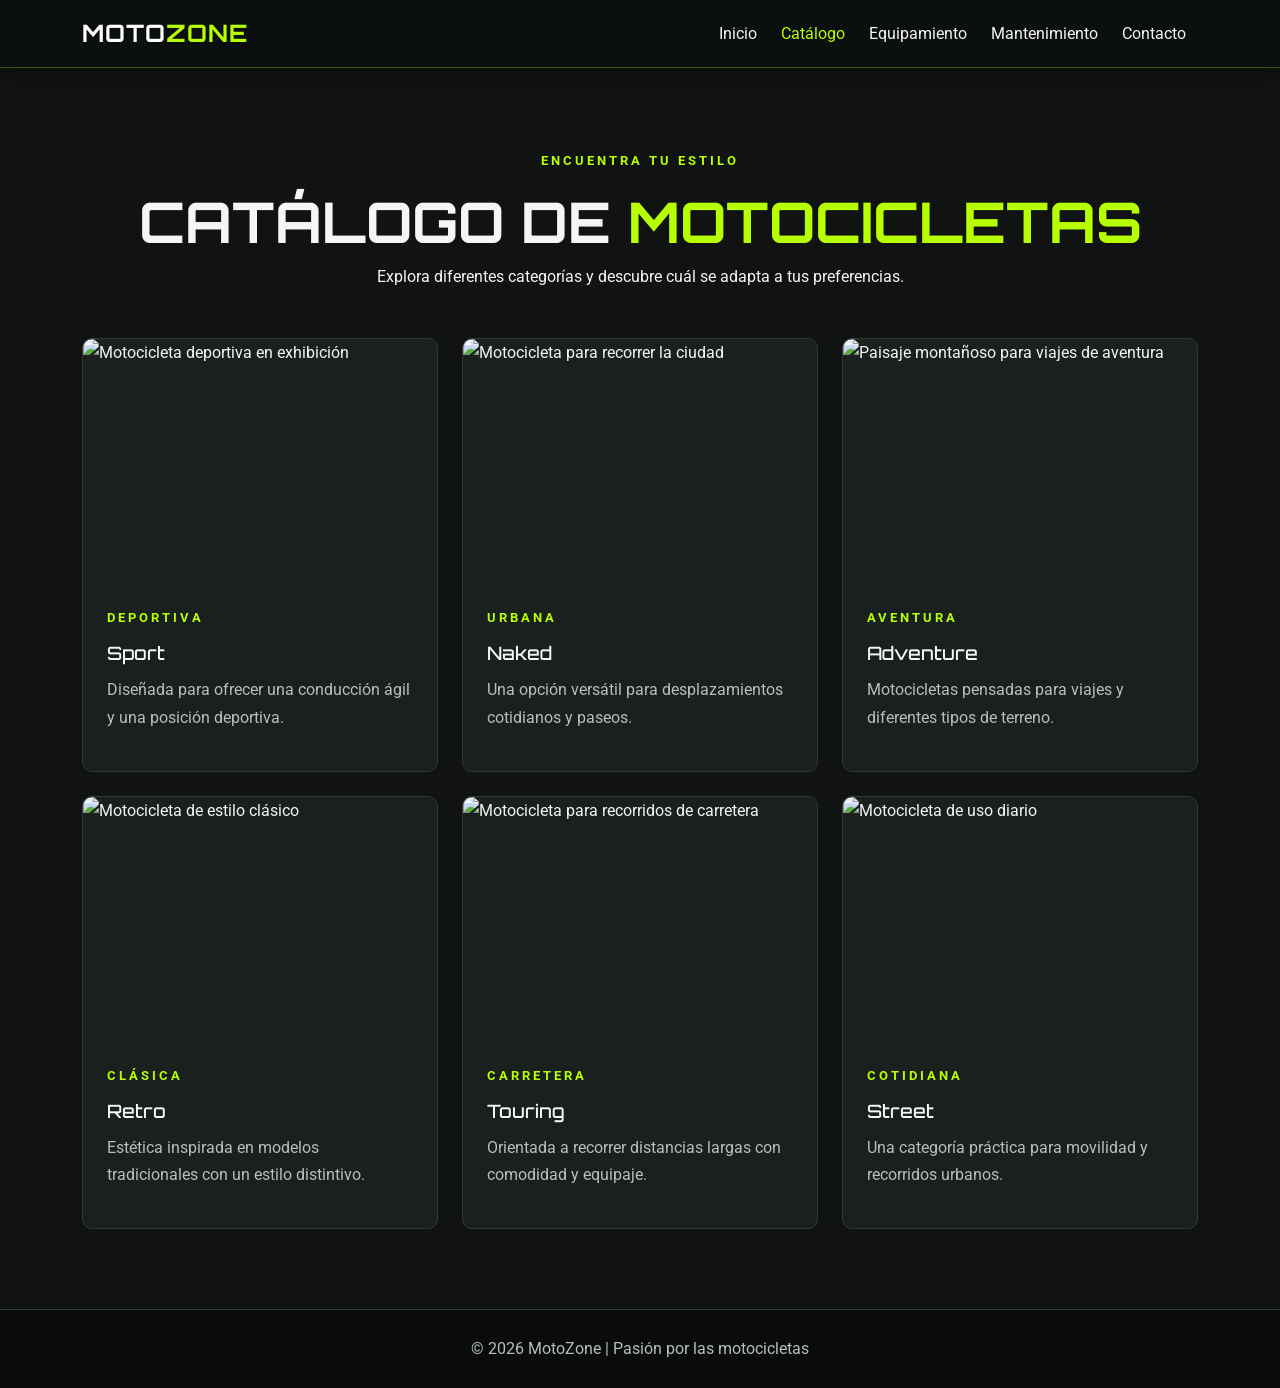
==== catalogo.html @ 1152db32 "Primer commit" ====
<!DOCTYPE html>
<html lang="es">
<head>
    <meta charset="UTF-8">
    <meta name="viewport" content="width=device-width, initial-scale=1.0">
    <title>MotoZone | Catálogo</title>
    <link href="https://cdn.jsdelivr.net/npm/bootstrap@5.3.3/dist/css/bootstrap.min.css" rel="stylesheet">
    <link href="https://fonts.googleapis.com/css2?family=Orbitron:wght@500;700&family=Roboto:wght@400;700&display=swap" rel="stylesheet">
    <link rel="stylesheet" href="style.css">
</head>
<body>
    <nav class="navbar navbar-expand-lg navbar-dark fixed-top">
        <div class="container">
            <a class="navbar-brand" href="index.html">MOTO<span>ZONE</span></a>
            <button class="navbar-toggler" type="button" data-bs-toggle="collapse" data-bs-target="#menu"><span class="navbar-toggler-icon"></span></button>
            <div class="collapse navbar-collapse" id="menu">
                <ul class="navbar-nav ms-auto">
                    <li class="nav-item"><a class="nav-link" href="index.html">Inicio</a></li>
                    <li class="nav-item"><a class="nav-link active" href="catalogo.html">Catálogo</a></li>
                    <li class="nav-item"><a class="nav-link" href="equipamiento.html">Equipamiento</a></li>
                    <li class="nav-item"><a class="nav-link" href="mantenimiento.html">Mantenimiento</a></li>
                    <li class="nav-item"><a class="nav-link" href="contacto.html">Contacto</a></li>
                </ul>
            </div>
        </div>
    </nav>

    <div class="container seccion pagina">
        <div class="text-center mb-5">
            <p class="etiqueta">ENCUENTRA TU ESTILO</p>
            <h1>CATÁLOGO DE <span>MOTOCICLETAS</span></h1>
            <p>Explora diferentes categorías y descubre cuál se adapta a tus preferencias.</p>
        </div>

        <div class="row g-4">
            <div class="col-md-6 col-lg-4">
                <article class="tarjeta">
                    <img src="https://images.unsplash.com/photo-1558981806-ec527fa84c39?auto=format&fit=crop&w=900&q=80" alt="Motocicleta deportiva en exhibición">
                    <div class="tarjeta-contenido">
                        <span class="categoria">DEPORTIVA</span>
                        <h3>Sport</h3>
                        <p>Diseñada para ofrecer una conducción ágil y una posición deportiva.</p>
                    </div>
                </article>
            </div>
            <div class="col-md-6 col-lg-4">
                <article class="tarjeta">
                    <img src="https://images.unsplash.com/photo-1558981403-c5f9899a28bc?auto=format&fit=crop&w=900&q=80" alt="Motocicleta para recorrer la ciudad">
                    <div class="tarjeta-contenido">
                        <span class="categoria">URBANA</span>
                        <h3>Naked</h3>
                        <p>Una opción versátil para desplazamientos cotidianos y paseos.</p>
                    </div>
                </article>
            </div>
            <div class="col-md-6 col-lg-4">
                <article class="tarjeta">
                    <img src="https://images.unsplash.com/photo-1464822759023-fed622ff2c3b?auto=format&fit=crop&w=900&q=80" alt="Paisaje montañoso para viajes de aventura">
                    <div class="tarjeta-contenido">
                        <span class="categoria">AVENTURA</span>
                        <h3>Adventure</h3>
                        <p>Motocicletas pensadas para viajes y diferentes tipos de terreno.</p>
                    </div>
                </article>
            </div>
            <div class="col-md-6 col-lg-4">
                <article class="tarjeta">
                    <img src="https://images.unsplash.com/photo-1558980394-0c9b7c6b2f4c?auto=format&fit=crop&w=900&q=80" alt="Motocicleta de estilo clásico">
                    <div class="tarjeta-contenido">
                        <span class="categoria">CLÁSICA</span>
                        <h3>Retro</h3>
                        <p>Estética inspirada en modelos tradicionales con un estilo distintivo.</p>
                    </div>
                </article>
            </div>
            <div class="col-md-6 col-lg-4">
                <article class="tarjeta">
                    <img src="https://images.unsplash.com/photo-1558981806-ec527fa84c39?auto=format&fit=crop&w=900&q=80" alt="Motocicleta para recorridos de carretera">
                    <div class="tarjeta-contenido">
                        <span class="categoria">CARRETERA</span>
                        <h3>Touring</h3>
                        <p>Orientada a recorrer distancias largas con comodidad y equipaje.</p>
                    </div>
                </article>
            </div>
            <div class="col-md-6 col-lg-4">
                <article class="tarjeta">
                    <img src="https://images.unsplash.com/photo-1558981403-c5f9899a28bc?auto=format&fit=crop&w=900&q=80" alt="Motocicleta de uso diario">
                    <div class="tarjeta-contenido">
                        <span class="categoria">COTIDIANA</span>
                        <h3>Street</h3>
                        <p>Una categoría práctica para movilidad y recorridos urbanos.</p>
                    </div>
                </article>
            </div>
        </div>
    </div>

    <footer><p>© 2026 MotoZone | Pasión por las motocicletas</p></footer>
    <script src="https://cdn.jsdelivr.net/npm/bootstrap@5.3.3/dist/js/bootstrap.bundle.min.js"></script>
    <script src="script.js"></script>
</body>
</html>
---- style.css ----
:root {
    --fondo: #101312;
    --tarjeta: #1a201e;
    --verde: #b7ff00;
    --blanco: #f4f5f4;
    --gris: #b7bfba;
}

* {
    box-sizing: border-box;
}

html {
    scroll-behavior: smooth;
    scroll-padding-top: 85px;
}

body {
    margin: 0;
    padding-top: 70px;
    background: var(--fondo);
    color: var(--blanco);
    font-family: 'Roboto', sans-serif;
    line-height: 1.7;
}

h1, h2, h3, .navbar-brand {
    font-family: 'Orbitron', sans-serif;
}

h1 {
    font-size: clamp(2rem, 5vw, 3.5rem);
    font-weight: 700;
}

h2 {
    font-size: clamp(1.5rem, 3vw, 2.2rem);
}

h1 span, h2 span, .navbar-brand span {
    color: var(--verde);
}

.navbar {
    background: rgba(12, 16, 14, 0.97);
    border-bottom: 1px solid rgba(183, 255, 0, 0.3);
    box-shadow: 0 4px 20px rgba(0, 0, 0, 0.3);
}

.navbar-brand {
    font-size: 1.5rem;
    font-weight: 700;
    letter-spacing: 1px;
}

.nav-link {
    color: var(--blanco);
    margin: 0 4px;
    transition: color 0.3s ease, transform 0.3s ease;
}

.nav-link:hover, .nav-link.active {
    color: var(--verde) !important;
}

.nav-link:hover {
    transform: translateY(-2px);
}

.hero {
    min-height: 600px;
    display: flex;
    align-items: center;
    background:
        linear-gradient(90deg, rgba(8, 12, 10, 0.95), rgba(8, 12, 10, 0.35)),
        url("https://images.unsplash.com/photo-1558981806-ec527fa84c39?auto=format&fit=crop&w=1800&q=85") center 55% / cover;
}

.hero-content {
    padding-top: 60px;
    padding-bottom: 60px;
    animation: aparecer 1s ease both;
}

.hero h1 {
    max-width: 750px;
    line-height: 1.3;
    margin-bottom: 20px;
}

.hero h1 span {
    display: block;
}

.hero p {
    color: var(--gris);
    font-size: 1.1rem;
}

.etiqueta, .categoria {
    color: var(--verde);
    font-size: 0.8rem;
    font-weight: 700;
    letter-spacing: 3px;
}

.btn-moto {
    display: inline-block;
    padding: 12px 25px;
    background: var(--verde);
    color: #101312;
    border: 2px solid var(--verde);
    border-radius: 4px;
    font-weight: 700;
    transition: transform 0.3s ease, background 0.3s ease, box-shadow 0.3s ease;
}

.btn-moto:hover {
    background: transparent;
    color: var(--verde);
    transform: translateY(-4px);
    box-shadow: 0 0 18px rgba(183, 255, 0, 0.3);
}

.seccion {
    padding-top: 80px;
    padding-bottom: 80px;
}

.pagina {
    min-height: 75vh;
}

.tarjeta {
    height: 100%;
    overflow: hidden;
    background: var(--tarjeta);
    border: 1px solid #303a34;
    border-radius: 10px;
    transition: transform 0.4s ease, box-shadow 0.4s ease, border-color 0.4s ease;
    animation: aparecer 0.8s ease both;
}

.tarjeta:hover {
    transform: translateY(-10px);
    border-color: var(--verde);
    box-shadow: 0 12px 30px rgba(183, 255, 0, 0.13);
}

.tarjeta img {
    display: block;
    width: 100%;
    height: 240px;
    object-fit: cover;
    transition: transform 0.65s ease, filter 0.65s ease;
}

.tarjeta:hover img {
    transform: scale(1.09);
    filter: brightness(1.15);
}

.tarjeta-contenido {
    padding: 24px;
}

.tarjeta h3 {
    font-size: 1.15rem;
    margin: 12px 0;
}

.tarjeta p {
    color: var(--gris);
}

.enlace-moto {
    color: var(--verde);
    text-decoration: none;
    font-weight: 700;
}

.enlace-moto:hover {
    text-decoration: underline;
}

.franja {
    padding: 65px 15px;
    background: #1b241b;
    border-top: 1px solid #35432d;
    border-bottom: 1px solid #35432d;
}

.franja h2 {
    margin-bottom: 20px;
}

.consejo {
    background: var(--tarjeta);
    border-left: 4px solid var(--verde);
    border-radius: 5px;
    padding: 28px;
}

.consejo h2 {
    color: var(--verde);
}

.formulario {
    padding: 35px;
    background: var(--tarjeta);
    border: 1px solid #35432d;
    border-radius: 12px;
    box-shadow: 0 10px 35px rgba(0, 0, 0, 0.2);
}

.form-label, .form-check-label {
    color: var(--blanco);
}

.form-control, .form-select {
    min-height: 48px;
    background-color: #101512;
    color: var(--blanco);
    border: 1px solid #465148;
}

textarea.form-control {
    min-height: 130px;
}

.form-control:focus, .form-select:focus {
    background-color: #101512;
    color: white;
    border-color: var(--verde);
    box-shadow: 0 0 0 0.2rem rgba(183, 255, 0, 0.15);
}

.form-control::placeholder {
    color: #929b94;
}

.form-check-input:checked {
    background-color: #82bd00;
    border-color: var(--verde);
}

.mensaje-formulario {
    margin-top: 20px;
    font-weight: 700;
}

footer {
    padding: 25px 15px;
    background: #090c0a;
    border-top: 1px solid #303a34;
    text-align: center;
    color: var(--gris);
}

footer p {
    margin: 0;
}

@keyframes aparecer {
    from {
        opacity: 0;
        transform: translateY(25px);
    }
    to {
        opacity: 1;
        transform: translateY(0);
    }
}

@media (max-width: 768px) {
    .hero {
        min-height: 500px;
        background-position: 60% center;
    }

    .seccion {
        padding-top: 55px;
        padding-bottom: 55px;
    }

    .tarjeta img {
        height: 220px;
    }

    .formulario {
        padding: 22px;
    }

    .navbar-nav {
        padding: 10px 0;
    }
}

@media (prefers-reduced-motion: reduce) {
    *, *::before, *::after {
        scroll-behavior: auto !important;
        animation-duration: 0.01ms !important;
        transition-duration: 0.01ms !important;
    }
}
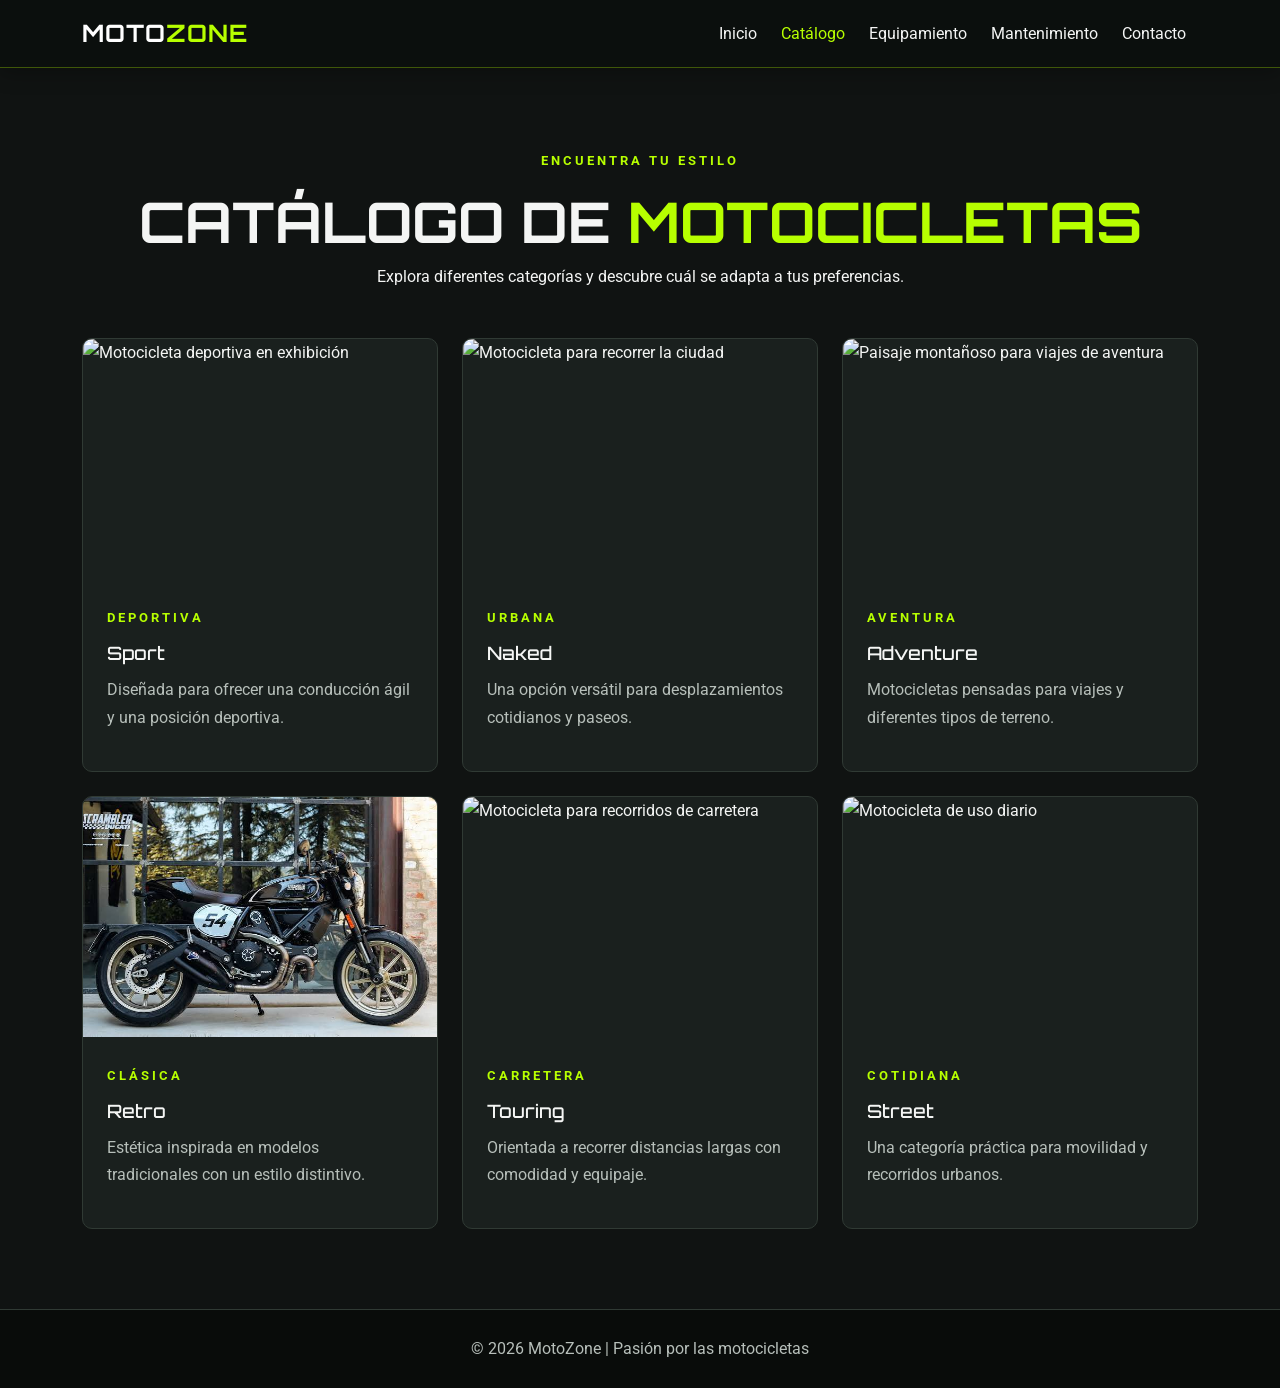
==== commit 816cea6b: "Actualizaciones" ====
--- a/catalogo.html
+++ b/catalogo.html
@@ -66,7 +66,7 @@
             </div>
             <div class="col-md-6 col-lg-4">
                 <article class="tarjeta">
-                    <img src="https://images.unsplash.com/photo-1558980394-0c9b7c6b2f4c?auto=format&fit=crop&w=900&q=80" alt="Motocicleta de estilo clásico">
+                    <img src="imagen5.png" alt="Motocicleta de estilo clásico">
                     <div class="tarjeta-contenido">
                         <span class="categoria">CLÁSICA</span>
                         <h3>Retro</h3>
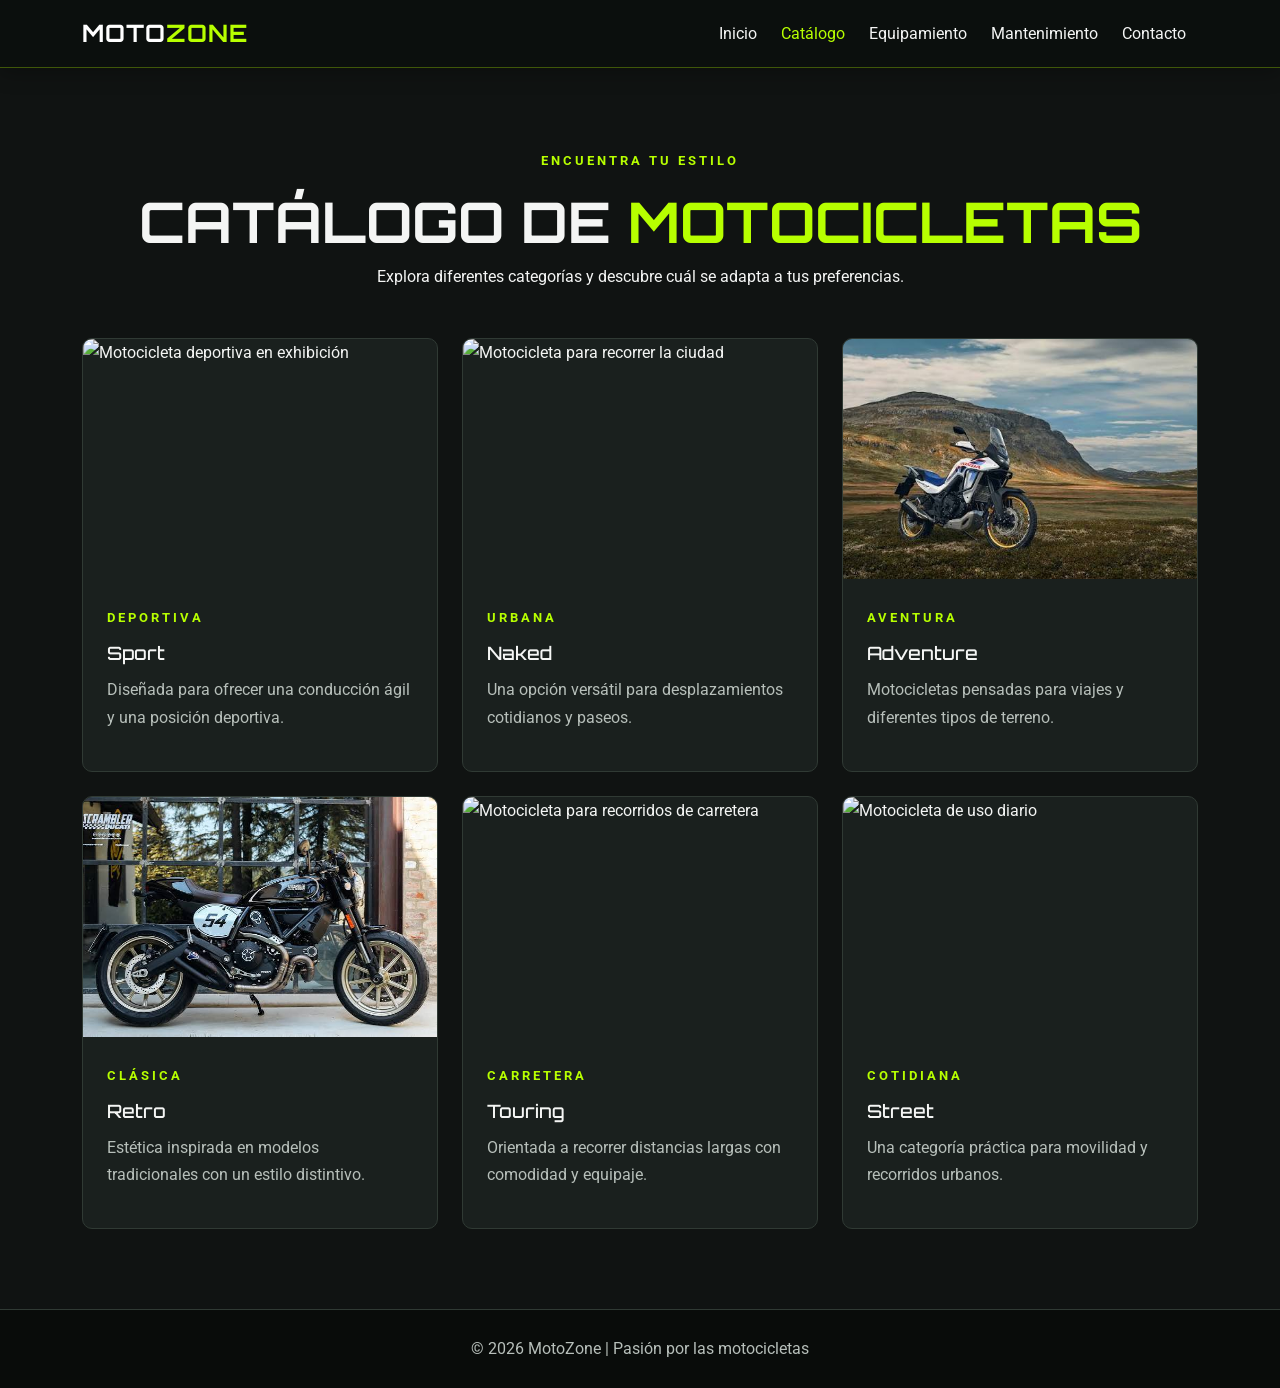
==== commit 3e779297: "Se cambiaron las imagenes" ====
--- a/catalogo.html
+++ b/catalogo.html
@@ -56,7 +56,7 @@
             </div>
             <div class="col-md-6 col-lg-4">
                 <article class="tarjeta">
-                    <img src="https://images.unsplash.com/photo-1464822759023-fed622ff2c3b?auto=format&fit=crop&w=900&q=80" alt="Paisaje montañoso para viajes de aventura">
+                    <img src="imagen4.jpg" alt="Paisaje montañoso para viajes de aventura">
                     <div class="tarjeta-contenido">
                         <span class="categoria">AVENTURA</span>
                         <h3>Adventure</h3>
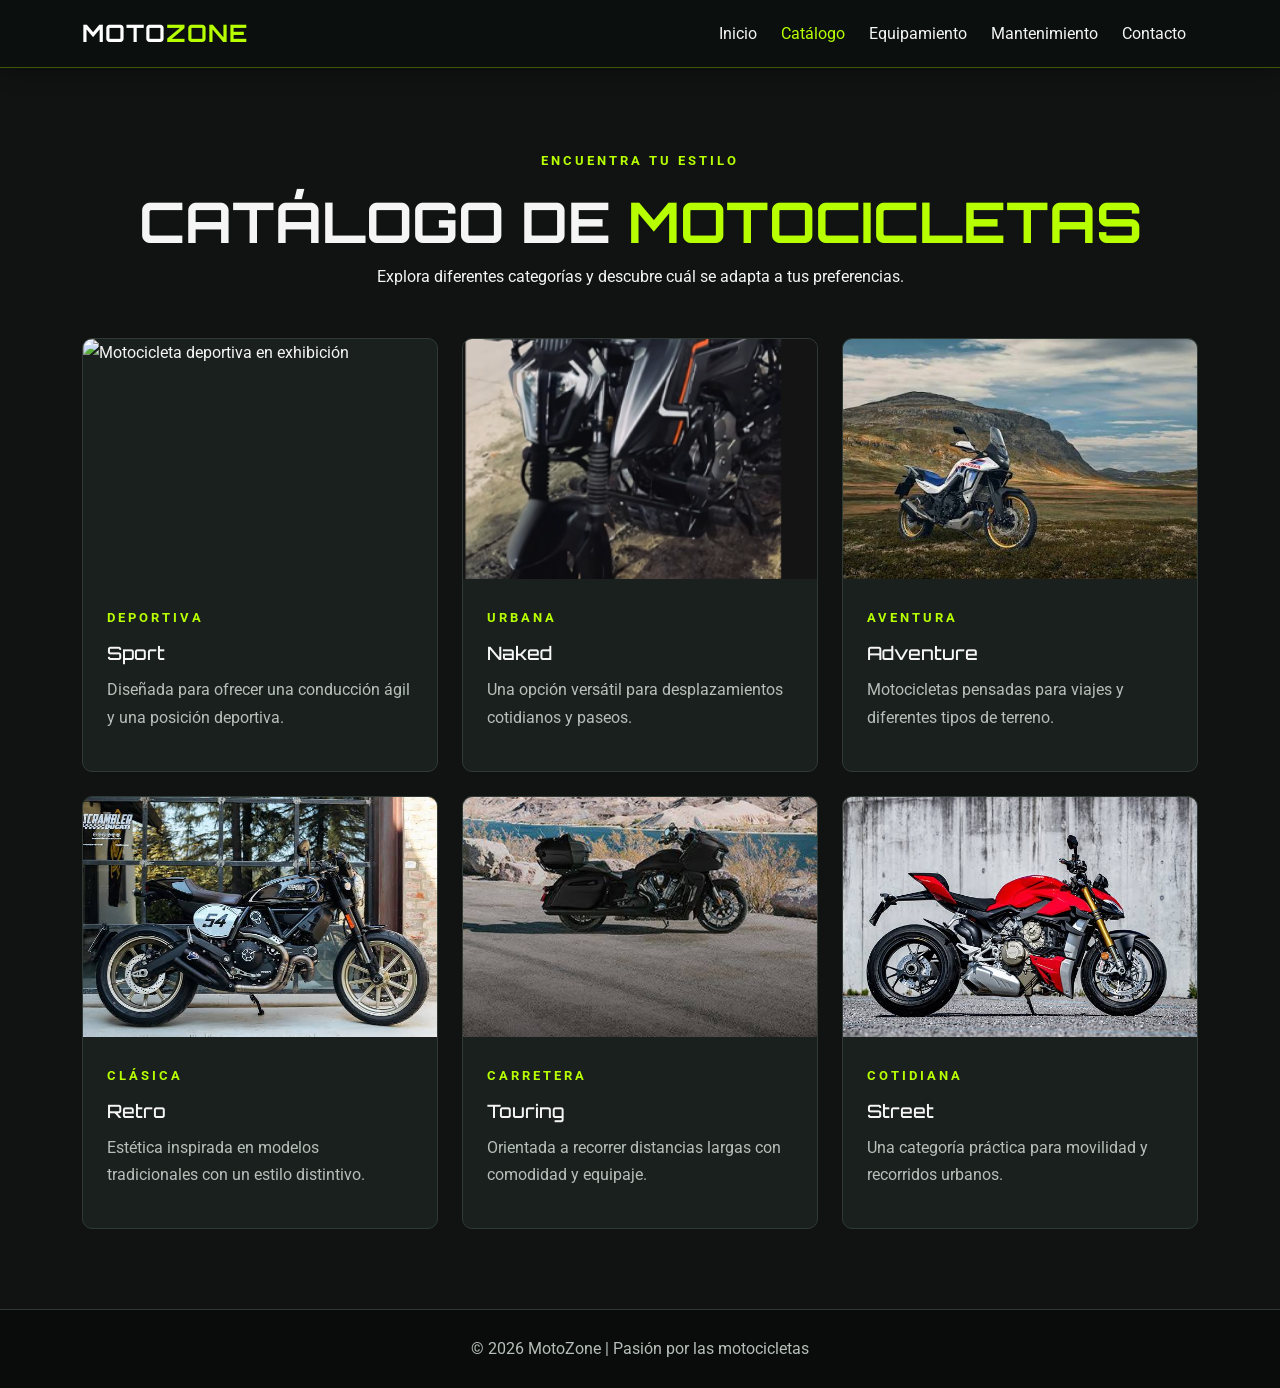
==== commit 58a598b4: "codigo actualizado" ====
--- a/catalogo.html
+++ b/catalogo.html
@@ -46,7 +46,7 @@
             </div>
             <div class="col-md-6 col-lg-4">
                 <article class="tarjeta">
-                    <img src="https://images.unsplash.com/photo-1558981403-c5f9899a28bc?auto=format&fit=crop&w=900&q=80" alt="Motocicleta para recorrer la ciudad">
+                    <img src="imagen8.png" alt="Motocicleta para recorrer la ciudad">
                     <div class="tarjeta-contenido">
                         <span class="categoria">URBANA</span>
                         <h3>Naked</h3>
@@ -76,7 +76,7 @@
             </div>
             <div class="col-md-6 col-lg-4">
                 <article class="tarjeta">
-                    <img src="https://images.unsplash.com/photo-1558981806-ec527fa84c39?auto=format&fit=crop&w=900&q=80" alt="Motocicleta para recorridos de carretera">
+                    <img src="imagen6.png" alt="Motocicleta para recorridos de carretera">
                     <div class="tarjeta-contenido">
                         <span class="categoria">CARRETERA</span>
                         <h3>Touring</h3>
@@ -86,7 +86,7 @@
             </div>
             <div class="col-md-6 col-lg-4">
                 <article class="tarjeta">
-                    <img src="https://images.unsplash.com/photo-1558981403-c5f9899a28bc?auto=format&fit=crop&w=900&q=80" alt="Motocicleta de uso diario">
+                    <img src="imagen7.png" alt="Motocicleta de uso diario">
                     <div class="tarjeta-contenido">
                         <span class="categoria">COTIDIANA</span>
                         <h3>Street</h3>
